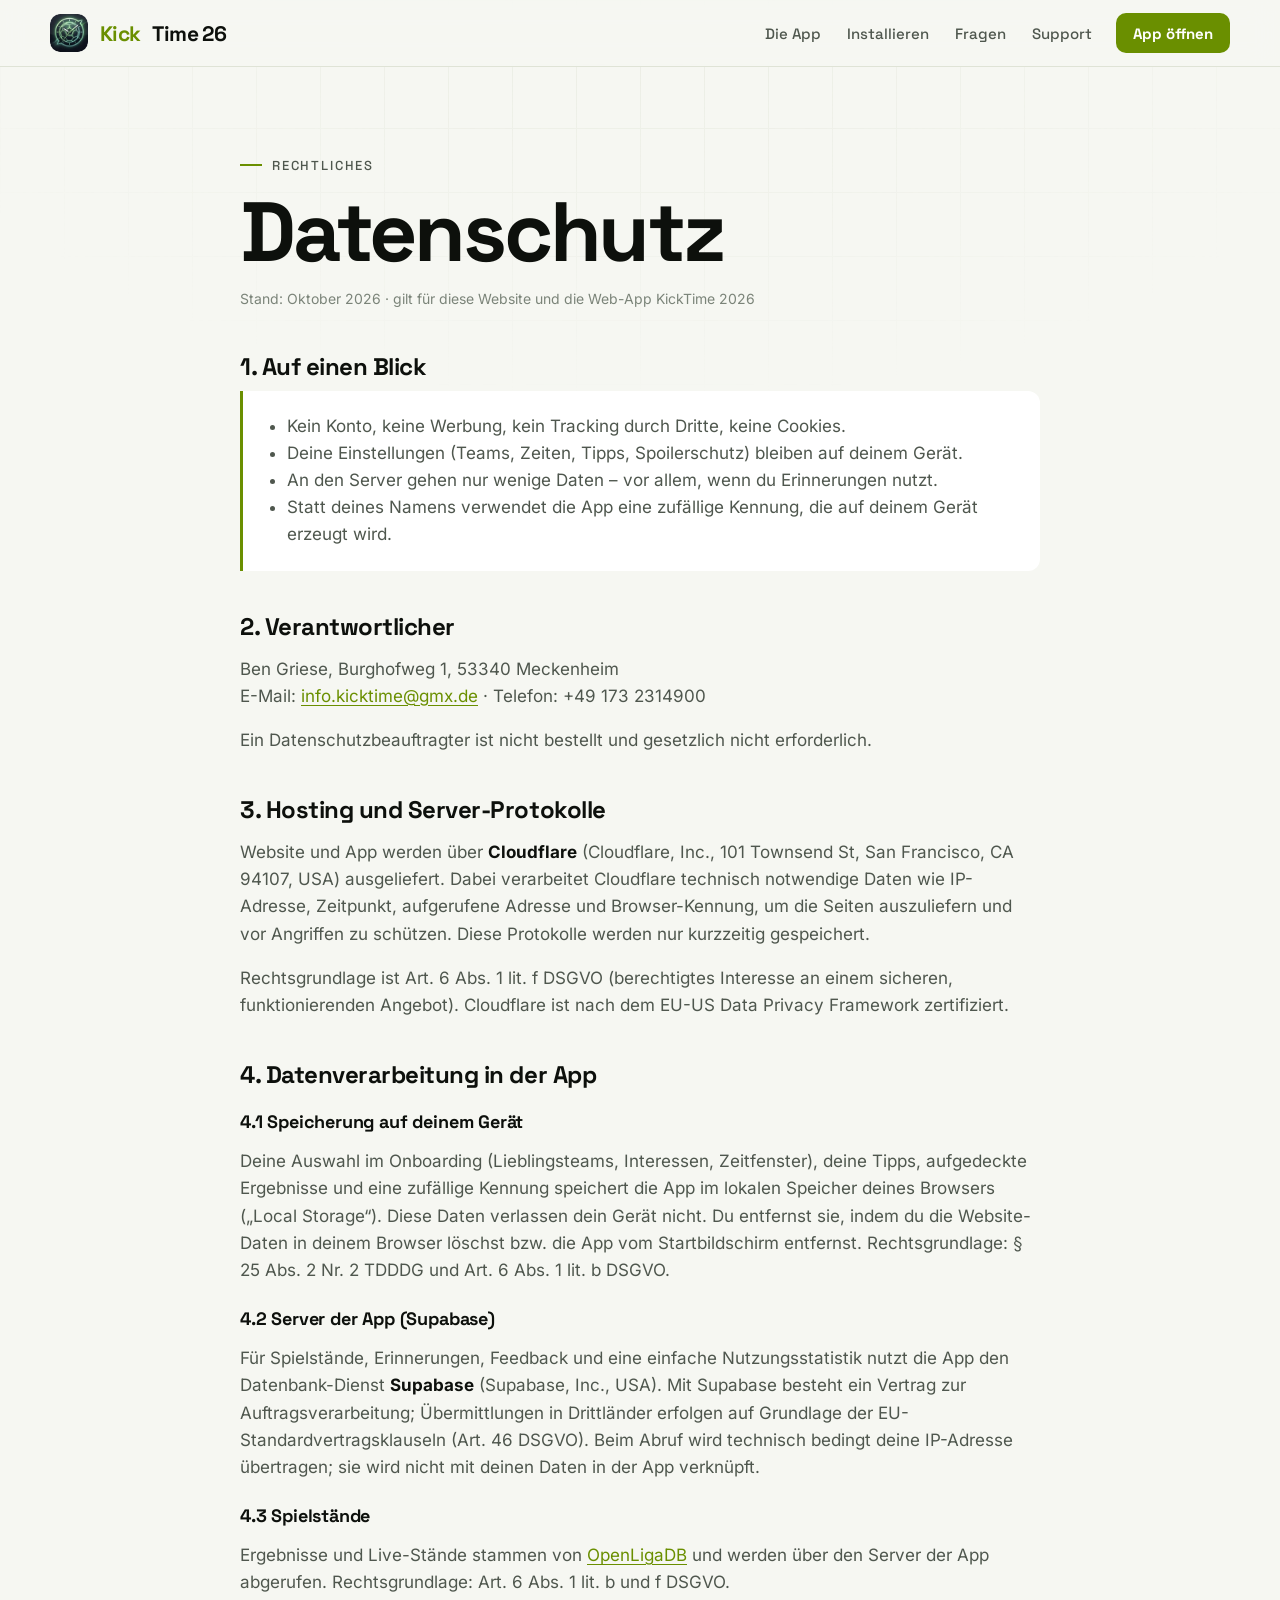
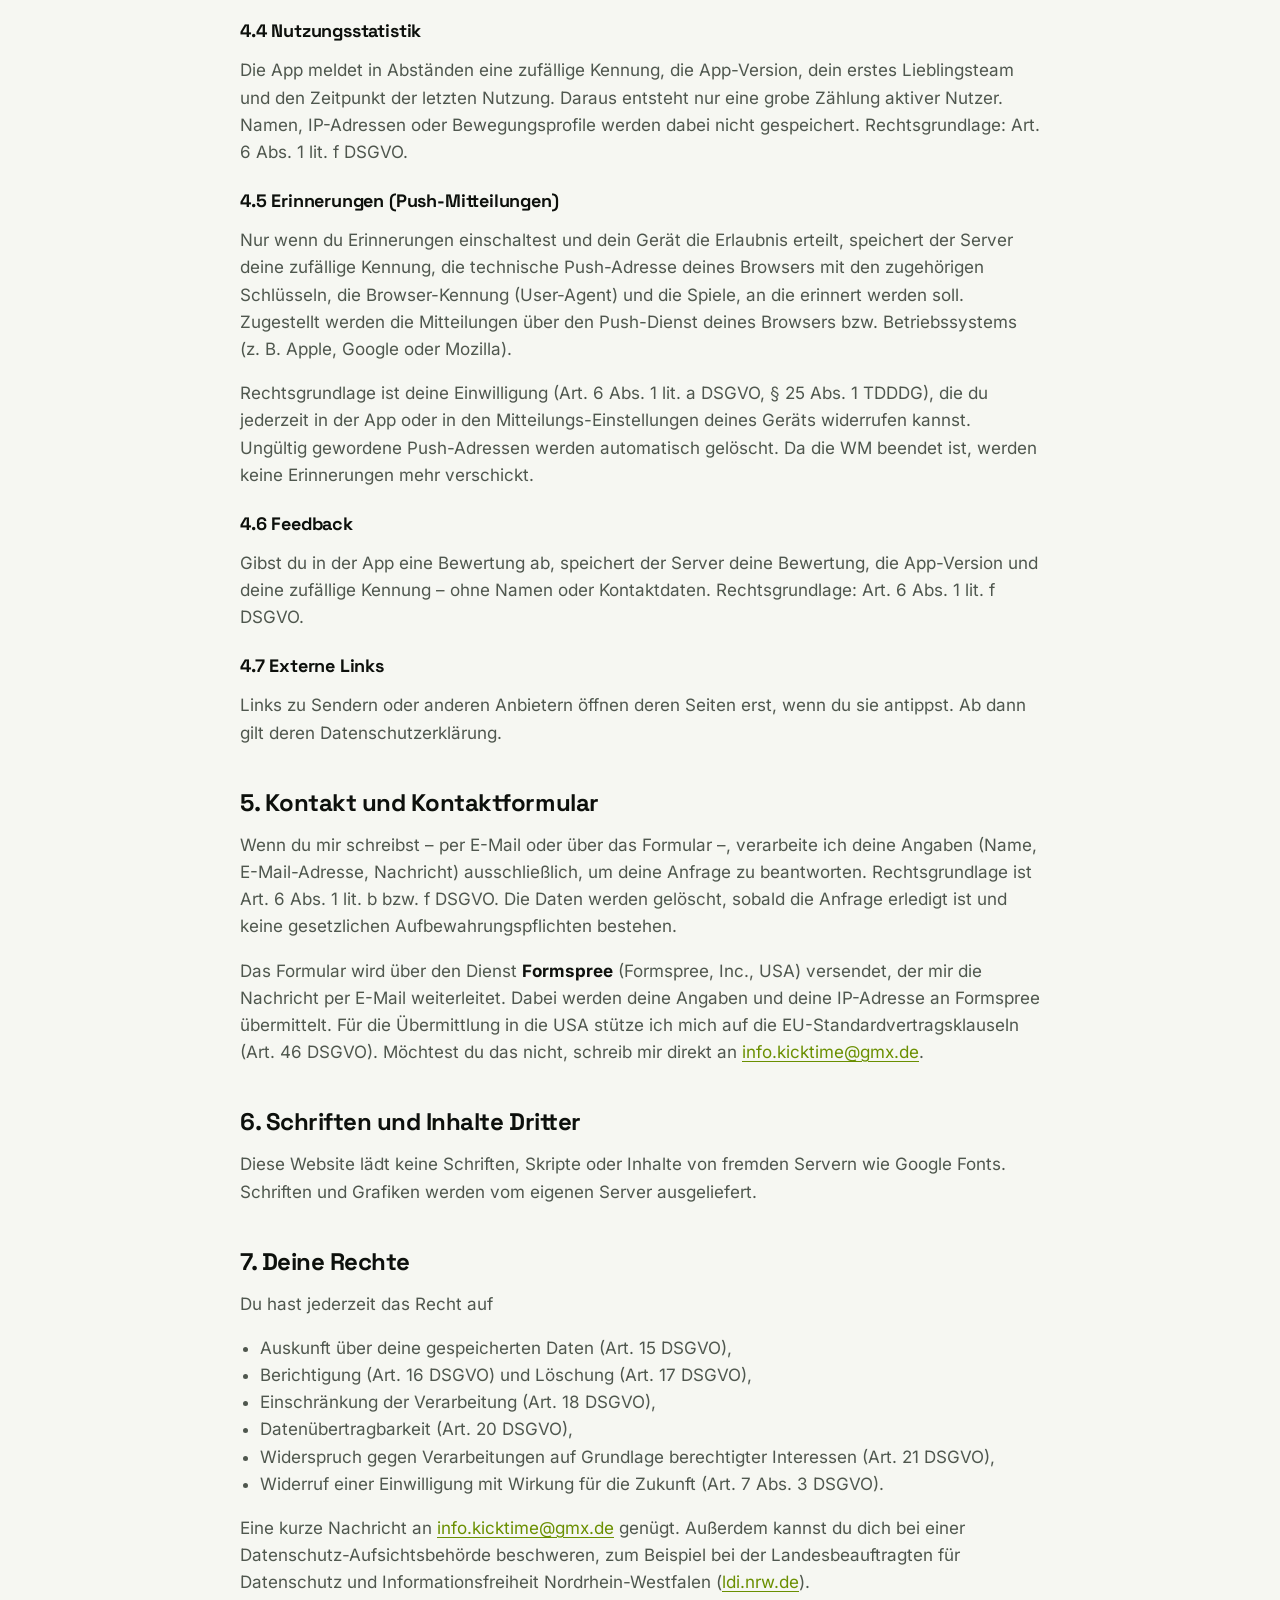
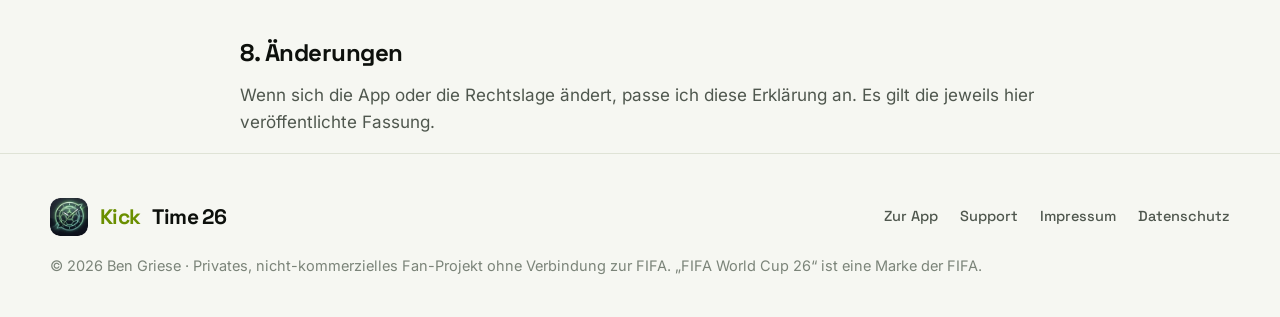
==== datenschutz.html @ 99e89c81 "Neugestaltung der Info- & Supportseite Eigener Look für 2026 (Schwarz/Lime, Space Grotesk, Finaltick" ====
<!doctype html>
<html lang="de" class="no-js">
  <head>
    <meta charset="utf-8" />
    <meta name="viewport" content="width=device-width, initial-scale=1, viewport-fit=cover" />
    <title>Datenschutz · KickTime 2026</title>
    <meta name="description" content="Datenschutzerklärung für die Website und die Web-App KickTime 2026." />
    <meta name="theme-color" content="#060708" />
    <link rel="icon" href="logo.ico" sizes="any" />
    <link rel="icon" href="assets/img/logo-96.webp" type="image/webp" />
    <link rel="apple-touch-icon" href="apple-touch-icon.png" />
    <link rel="preload" href="assets/fonts/space-grotesk-700.woff2" as="font" type="font/woff2" crossorigin />
    <link rel="stylesheet" href="assets/css/style.css" />
    <meta name="robots" content="noindex, follow" />
    <script>
      document.documentElement.classList.replace("no-js", "js");
    </script>
  </head>
  <body>
    <a class="skip" href="#inhalt">Zum Inhalt springen</a>

    <header class="top">
      <div class="wrap top-in">
        <a class="logo" href="./" aria-label="KickTime 2026 – Startseite">
          <img src="assets/img/logo-96.webp" alt="" width="38" height="38" />
          <span>Kick</span>Time&nbsp;26
        </a>
        <button class="burger" type="button" aria-controls="menu" aria-expanded="false">
          <span class="sr-only">Menü</span>
          <svg viewBox="0 0 24 24" fill="none" stroke="currentColor" stroke-width="2" stroke-linecap="round" aria-hidden="true"><path d="M4 8h16M4 16h16" /></svg>
        </button>
        <nav class="menu" id="menu" aria-label="Hauptnavigation">
          <a href="./#app">Die App</a>
          <a href="./#installieren">Installieren</a>
          <a href="./#fragen">Fragen</a>
          <a href="./#support">Support</a>
          <a class="btn btn-lime btn-sm" href="https://app.kicktime2026.de">App öffnen</a>
        </nav>
      </div>
    </header>

    <main id="inhalt" class="doc">
      <div class="wrap doc-in">
        <span class="kicker">Rechtliches</span>
        <h1>Datenschutz</h1>
        <p class="stand">Stand: Oktober 2026 · gilt für diese Website und die Web-App KickTime 2026</p>

        <h2>1. Auf einen Blick</h2>
        <div class="box">
          <ul>
            <li>Kein Konto, keine Werbung, kein Tracking durch Dritte, keine Cookies.</li>
            <li>Deine Einstellungen (Teams, Zeiten, Tipps, Spoilerschutz) bleiben auf deinem Gerät.</li>
            <li>An den Server gehen nur wenige Daten – vor allem, wenn du Erinnerungen nutzt.</li>
            <li>Statt deines Namens verwendet die App eine zufällige Kennung, die auf deinem Gerät erzeugt wird.</li>
          </ul>
        </div>

        <h2>2. Verantwortlicher</h2>
        <p>Ben Griese, Burghofweg 1, 53340 Meckenheim<br />E-Mail: <a href="mailto:info.kicktime@gmx.de">info.kicktime@gmx.de</a> · Telefon: +49 173 2314900</p>
        <p>Ein Datenschutzbeauftragter ist nicht bestellt und gesetzlich nicht erforderlich.</p>

        <h2>3. Hosting und Server-Protokolle</h2>
        <p>Website und App werden über <strong>Cloudflare</strong> (Cloudflare, Inc., 101 Townsend St, San Francisco, CA 94107, USA) ausgeliefert. Dabei verarbeitet Cloudflare technisch notwendige Daten wie IP-Adresse, Zeitpunkt, aufgerufene Adresse und Browser-Kennung, um die Seiten auszuliefern und vor Angriffen zu schützen. Diese Protokolle werden nur kurzzeitig gespeichert.</p>
        <p>Rechtsgrundlage ist Art. 6 Abs. 1 lit. f DSGVO (berechtigtes Interesse an einem sicheren, funktionierenden Angebot). Cloudflare ist nach dem EU-US Data Privacy Framework zertifiziert.</p>

        <h2>4. Datenverarbeitung in der App</h2>

        <h3>4.1 Speicherung auf deinem Gerät</h3>
        <p>Deine Auswahl im Onboarding (Lieblingsteams, Interessen, Zeitfenster), deine Tipps, aufgedeckte Ergebnisse und eine zufällige Kennung speichert die App im lokalen Speicher deines Browsers („Local Storage“). Diese Daten verlassen dein Gerät nicht. Du entfernst sie, indem du die Website-Daten in deinem Browser löschst bzw. die App vom Startbildschirm entfernst. Rechtsgrundlage: § 25 Abs. 2 Nr. 2 TDDDG und Art. 6 Abs. 1 lit. b DSGVO.</p>

        <h3>4.2 Server der App (Supabase)</h3>
        <p>Für Spielstände, Erinnerungen, Feedback und eine einfache Nutzungsstatistik nutzt die App den Datenbank-Dienst <strong>Supabase</strong> (Supabase, Inc., USA). Mit Supabase besteht ein Vertrag zur Auftragsverarbeitung; Übermittlungen in Drittländer erfolgen auf Grundlage der EU-Standardvertragsklauseln (Art. 46 DSGVO). Beim Abruf wird technisch bedingt deine IP-Adresse übertragen; sie wird nicht mit deinen Daten in der App verknüpft.</p>

        <h3>4.3 Spielstände</h3>
        <p>Ergebnisse und Live-Stände stammen von <a href="https://www.openligadb.de" rel="noopener">OpenLigaDB</a> und werden über den Server der App abgerufen. Rechtsgrundlage: Art. 6 Abs. 1 lit. b und f DSGVO.</p>

        <h3>4.4 Nutzungsstatistik</h3>
        <p>Die App meldet in Abständen eine zufällige Kennung, die App-Version, dein erstes Lieblingsteam und den Zeitpunkt der letzten Nutzung. Daraus entsteht nur eine grobe Zählung aktiver Nutzer. Namen, IP-Adressen oder Bewegungsprofile werden dabei nicht gespeichert. Rechtsgrundlage: Art. 6 Abs. 1 lit. f DSGVO.</p>

        <h3>4.5 Erinnerungen (Push-Mitteilungen)</h3>
        <p>Nur wenn du Erinnerungen einschaltest und dein Gerät die Erlaubnis erteilt, speichert der Server deine zufällige Kennung, die technische Push-Adresse deines Browsers mit den zugehörigen Schlüsseln, die Browser-Kennung (User-Agent) und die Spiele, an die erinnert werden soll. Zugestellt werden die Mitteilungen über den Push-Dienst deines Browsers bzw. Betriebssystems (z. B. Apple, Google oder Mozilla).</p>
        <p>Rechtsgrundlage ist deine Einwilligung (Art. 6 Abs. 1 lit. a DSGVO, § 25 Abs. 1 TDDDG), die du jederzeit in der App oder in den Mitteilungs-Einstellungen deines Geräts widerrufen kannst. Ungültig gewordene Push-Adressen werden automatisch gelöscht. Da die WM beendet ist, werden keine Erinnerungen mehr verschickt.</p>

        <h3>4.6 Feedback</h3>
        <p>Gibst du in der App eine Bewertung ab, speichert der Server deine Bewertung, die App-Version und deine zufällige Kennung – ohne Namen oder Kontaktdaten. Rechtsgrundlage: Art. 6 Abs. 1 lit. f DSGVO.</p>

        <h3>4.7 Externe Links</h3>
        <p>Links zu Sendern oder anderen Anbietern öffnen deren Seiten erst, wenn du sie antippst. Ab dann gilt deren Datenschutzerklärung.</p>

        <h2 id="kontakt">5. Kontakt und Kontaktformular</h2>
        <p>Wenn du mir schreibst – per E-Mail oder über das Formular –, verarbeite ich deine Angaben (Name, E-Mail-Adresse, Nachricht) ausschließlich, um deine Anfrage zu beantworten. Rechtsgrundlage ist Art. 6 Abs. 1 lit. b bzw. f DSGVO. Die Daten werden gelöscht, sobald die Anfrage erledigt ist und keine gesetzlichen Aufbewahrungspflichten bestehen.</p>
        <p>Das Formular wird über den Dienst <strong>Formspree</strong> (Formspree, Inc., USA) versendet, der mir die Nachricht per E-Mail weiterleitet. Dabei werden deine Angaben und deine IP-Adresse an Formspree übermittelt. Für die Übermittlung in die USA stütze ich mich auf die EU-Standardvertragsklauseln (Art. 46 DSGVO). Möchtest du das nicht, schreib mir direkt an <a href="mailto:info.kicktime@gmx.de">info.kicktime@gmx.de</a>.</p>

        <h2>6. Schriften und Inhalte Dritter</h2>
        <p>Diese Website lädt keine Schriften, Skripte oder Inhalte von fremden Servern wie Google Fonts. Schriften und Grafiken werden vom eigenen Server ausgeliefert.</p>

        <h2>7. Deine Rechte</h2>
        <p>Du hast jederzeit das Recht auf</p>
        <ul>
          <li>Auskunft über deine gespeicherten Daten (Art. 15 DSGVO),</li>
          <li>Berichtigung (Art. 16 DSGVO) und Löschung (Art. 17 DSGVO),</li>
          <li>Einschränkung der Verarbeitung (Art. 18 DSGVO),</li>
          <li>Datenübertragbarkeit (Art. 20 DSGVO),</li>
          <li>Widerspruch gegen Verarbeitungen auf Grundlage berechtigter Interessen (Art. 21 DSGVO),</li>
          <li>Widerruf einer Einwilligung mit Wirkung für die Zukunft (Art. 7 Abs. 3 DSGVO).</li>
        </ul>
        <p>Eine kurze Nachricht an <a href="mailto:info.kicktime@gmx.de">info.kicktime@gmx.de</a> genügt. Außerdem kannst du dich bei einer Datenschutz-Aufsichtsbehörde beschweren, zum Beispiel bei der Landesbeauftragten für Datenschutz und Informationsfreiheit Nordrhein-Westfalen (<a href="https://www.ldi.nrw.de" rel="noopener">ldi.nrw.de</a>).</p>

        <h2>8. Änderungen</h2>
        <p>Wenn sich die App oder die Rechtslage ändert, passe ich diese Erklärung an. Es gilt die jeweils hier veröffentlichte Fassung.</p>
      </div>
    </main>

    <footer class="foot">
      <div class="wrap">
        <div class="foot-in">
          <a class="logo" href="./" aria-label="KickTime 2026 – Startseite">
            <img src="assets/img/logo-96.webp" alt="" width="38" height="38" />
            <span>Kick</span>Time&nbsp;26
          </a>
          <nav aria-label="Rechtliches">
            <a href="https://app.kicktime2026.de">Zur App</a>
            <a href="./#support">Support</a>
            <a href="impressum.html">Impressum</a>
            <a href="datenschutz.html">Datenschutz</a>
          </nav>
        </div>
        <p>© <span data-year>2026</span> Ben Griese · Privates, nicht-kommerzielles Fan-Projekt ohne Verbindung zur FIFA. „FIFA World Cup 26“ ist eine Marke der FIFA.</p>
      </div>
    </footer>

    <script src="assets/js/main.js" defer></script>
  </body>
</html>
---- assets/css/style.css ----
/* ==========================================================================
   KickTime 2026 – Info- & Supportseite zur WM 2026
   Neonschwarz mit Limetten-Akzent – wie die WM-App.
   ========================================================================== */

@font-face {
  font-family: "Space Grotesk";
  font-weight: 500;
  font-display: swap;
  src: url("../fonts/space-grotesk-500.woff2") format("woff2");
}
@font-face {
  font-family: "Space Grotesk";
  font-weight: 700;
  font-display: swap;
  src: url("../fonts/space-grotesk-700.woff2") format("woff2");
}
@font-face {
  font-family: "Inter";
  font-weight: 100 900;
  font-display: swap;
  src: url("../fonts/inter-latin-wght.woff2") format("woff2-variations");
}

:root {
  --bg: #060708;
  --bg-2: #0c0e10;
  --panel: #111417;
  --panel-2: #171b1f;
  --line: #23292e;
  --line-2: #323a40;
  --text: #f2f4f1;
  --muted: #9aa39c;
  --faint: #6b746d;
  --lime: #d4ff3a;
  --lime-ink: #101400;
  --lime-soft: rgba(212, 255, 58, 0.1);
  --green: #39e07c;
  --red: #ff5b4c;
  --radius: 12px;
  --head: "Space Grotesk", "Inter", system-ui, sans-serif;
  --sans: "Inter", system-ui, -apple-system, "Segoe UI", Roboto, sans-serif;
  color-scheme: dark;
}

@media (prefers-color-scheme: light) {
  :root {
    --bg: #f6f7f2;
    --bg-2: #eceee6;
    --panel: #ffffff;
    --panel-2: #f3f5ee;
    --line: #dfe3d6;
    --line-2: #c9cfbf;
    --text: #0d100c;
    --muted: #4f574e;
    --faint: #7b8479;
    --lime: #6a8f00;
    --lime-ink: #ffffff;
    --lime-soft: rgba(106, 143, 0, 0.1);
    --green: #12884a;
    color-scheme: light;
  }
}

*,
*::before,
*::after {
  box-sizing: border-box;
}
html {
  scroll-behavior: smooth;
  scroll-padding-top: 80px;
  -webkit-text-size-adjust: 100%;
}
body {
  margin: 0;
  background: var(--bg);
  color: var(--text);
  font: 400 17px/1.6 var(--sans);
  -webkit-font-smoothing: antialiased;
  overflow-x: hidden;
}
/* feines Raster wie ein Spielfeld-Plan */
body::before {
  content: "";
  position: fixed;
  inset: 0;
  z-index: -1;
  pointer-events: none;
  background-image:
    linear-gradient(var(--line) 1px, transparent 1px),
    linear-gradient(90deg, var(--line) 1px, transparent 1px);
  background-size: 64px 64px;
  mask-image: radial-gradient(ellipse 80% 60% at 50% 0%, #000 10%, transparent 75%);
  opacity: 0.45;
}
img {
  max-width: 100%;
  display: block;
}
a {
  color: var(--lime);
  text-underline-offset: 3px;
}
:focus-visible {
  outline: 2px solid var(--lime);
  outline-offset: 3px;
}
.wrap {
  width: min(1180px, 100% - 32px);
  margin-inline: auto;
}
.sr-only {
  position: absolute;
  width: 1px;
  height: 1px;
  overflow: hidden;
  clip: rect(0 0 0 0);
  white-space: nowrap;
}
.skip {
  position: absolute;
  left: 16px;
  top: -60px;
  z-index: 100;
  padding: 10px 16px;
  background: var(--lime);
  color: var(--lime-ink);
  font-weight: 700;
  text-decoration: none;
}
.skip:focus {
  top: 12px;
}

h1,
h2,
h3 {
  margin: 0;
  font-family: var(--head);
  font-weight: 700;
  letter-spacing: -0.035em;
  line-height: 1;
}
.kicker {
  display: inline-flex;
  align-items: center;
  gap: 10px;
  font: 500 13px/1 var(--head);
  letter-spacing: 0.14em;
  text-transform: uppercase;
  color: var(--muted);
}
.kicker::before {
  content: "";
  width: 22px;
  height: 2px;
  background: var(--lime);
}
.hl {
  color: var(--lime);
}
.mark {
  background: linear-gradient(transparent 62%, var(--lime-soft) 62%);
}

/* ---------- Knöpfe ---------- */
.btn {
  display: inline-flex;
  align-items: center;
  justify-content: center;
  gap: 10px;
  min-height: 52px;
  padding: 0 24px;
  border-radius: 10px;
  border: 1px solid transparent;
  font: 700 16px/1 var(--head);
  letter-spacing: -0.01em;
  text-decoration: none;
  cursor: pointer;
  transition:
    transform 0.15s ease,
    background-color 0.2s,
    border-color 0.2s,
    color 0.2s;
}
.btn:active {
  transform: translateY(1px);
}
.btn svg {
  width: 18px;
  height: 18px;
}
.btn-lime {
  background: var(--lime);
  color: var(--lime-ink);
}
.btn-lime:hover {
  background: color-mix(in srgb, var(--lime) 88%, #fff);
}
.btn-line {
  border-color: var(--line-2);
  color: var(--text);
  background: transparent;
}
.btn-line:hover {
  border-color: var(--text);
}
.btn-sm {
  min-height: 40px;
  padding: 0 16px;
  font-size: 15px;
}

/* ---------- Kopf ---------- */
.top {
  position: sticky;
  top: 0;
  z-index: 50;
  background: color-mix(in srgb, var(--bg) 85%, transparent);
  backdrop-filter: blur(14px);
  -webkit-backdrop-filter: blur(14px);
  border-bottom: 1px solid var(--line);
}
.top-in {
  display: flex;
  align-items: center;
  justify-content: space-between;
  height: 66px;
  gap: 16px;
}
.logo {
  display: inline-flex;
  align-items: center;
  gap: 12px;
  color: var(--text);
  text-decoration: none;
  font: 700 21px/1 var(--head);
  letter-spacing: -0.03em;
}
.logo img {
  width: 38px;
  height: 38px;
  border-radius: 10px;
}
.logo span {
  color: var(--lime);
}
.menu {
  display: flex;
  align-items: center;
  gap: 2px;
}
.menu a:not(.btn) {
  padding: 8px 12px;
  color: var(--muted);
  font: 500 15px/1 var(--head);
  text-decoration: none;
  border-radius: 8px;
}
.menu a:not(.btn):hover {
  color: var(--text);
  background: var(--panel);
}
.menu .btn {
  margin-left: 10px;
}
.burger {
  display: none;
}
@media (max-width: 860px) {
  .burger {
    display: inline-grid;
    place-items: center;
    width: 44px;
    height: 44px;
    border-radius: 10px;
    border: 1px solid var(--line-2);
    background: transparent;
    color: var(--text);
    cursor: pointer;
  }
  .burger svg {
    width: 22px;
    height: 22px;
  }
  .menu {
    position: absolute;
    top: 66px;
    left: 0;
    right: 0;
    display: none;
    flex-direction: column;
    align-items: stretch;
    padding: 10px 16px 18px;
    background: var(--bg);
    border-bottom: 1px solid var(--line);
  }
  .menu.open {
    display: flex;
  }
  .menu a:not(.btn) {
    padding: 15px 8px;
    font-size: 18px;
    border-bottom: 1px solid var(--line);
    border-radius: 0;
  }
  .menu .btn {
    margin: 14px 0 0;
  }
}

/* ---------- Hero ---------- */
.hero {
  padding: clamp(44px, 8vw, 96px) 0 clamp(40px, 6vw, 72px);
}
.hero-in {
  display: grid;
  grid-template-columns: 1.15fr 0.85fr;
  gap: 56px;
  align-items: center;
}
.status {
  display: inline-flex;
  align-items: center;
  gap: 10px;
  padding: 8px 14px 8px 10px;
  border: 1px solid var(--line-2);
  border-radius: 999px;
  font: 500 14px/1 var(--head);
  color: var(--muted);
}
.status b {
  padding: 4px 8px;
  border-radius: 999px;
  background: var(--lime);
  color: var(--lime-ink);
  font-size: 12px;
  letter-spacing: 0.04em;
  text-transform: uppercase;
}
.hero h1 {
  margin: 22px 0 22px;
  font-size: clamp(54px, 9vw, 116px);
  line-height: 0.9;
}
.hero p.intro {
  margin: 0;
  max-width: 33em;
  color: var(--muted);
  font-size: clamp(17px, 2vw, 19px);
}
.hero-cta {
  display: flex;
  flex-wrap: wrap;
  gap: 12px;
  margin-top: 30px;
}

/* Final-Ticket */
.ticket {
  position: relative;
  border-radius: 18px;
  background: var(--panel);
  border: 1px solid var(--line-2);
  overflow: hidden;
  transform: rotate(2deg);
  box-shadow: 0 40px 90px -30px rgba(0, 0, 0, 0.7);
}
.ticket::after {
  /* Leuchten in Limette */
  content: "";
  position: absolute;
  inset: auto -30% -60% -30%;
  height: 80%;
  background: radial-gradient(closest-side, var(--lime-soft), transparent);
  pointer-events: none;
}
.ticket-top {
  display: flex;
  justify-content: space-between;
  align-items: center;
  padding: 18px 22px;
  background: var(--lime);
  color: var(--lime-ink);
  font: 700 13px/1 var(--head);
  letter-spacing: 0.14em;
  text-transform: uppercase;
}
.ticket-body {
  padding: 26px 22px 22px;
}
.ticket-body .stage {
  font: 700 clamp(40px, 5vw, 56px) / 0.95 var(--head);
  letter-spacing: -0.04em;
}
.ticket-meta {
  display: grid;
  grid-template-columns: 1fr 1fr;
  gap: 16px;
  margin-top: 22px;
}
.ticket-meta small {
  display: block;
  color: var(--faint);
  font: 500 11.5px/1.2 var(--head);
  letter-spacing: 0.12em;
  text-transform: uppercase;
}
.ticket-meta strong {
  font: 700 17px/1.3 var(--head);
}
.ticket-cut {
  position: relative;
  height: 1px;
  margin: 0 22px;
  border-top: 2px dashed var(--line-2);
}
.ticket-cut::before,
.ticket-cut::after {
  content: "";
  position: absolute;
  top: -13px;
  width: 24px;
  height: 24px;
  border-radius: 50%;
  background: var(--bg);
}
.ticket-cut::before {
  left: -34px;
}
.ticket-cut::after {
  right: -34px;
}
.ticket-foot {
  display: flex;
  justify-content: space-between;
  align-items: center;
  gap: 12px;
  padding: 18px 22px 22px;
  color: var(--muted);
  font-size: 14px;
}
.barcode {
  height: 34px;
  width: 120px;
  background: repeating-linear-gradient(
    90deg,
    var(--text) 0 2px,
    transparent 2px 4px,
    var(--text) 4px 5px,
    transparent 5px 8px
  );
  opacity: 0.8;
}
@media (max-width: 900px) {
  .hero-in {
    grid-template-columns: 1fr;
    gap: 44px;
  }
  .ticket {
    max-width: 440px;
    transform: rotate(1.5deg);
  }
}

/* ---------- Zahlen ---------- */
.stats {
  display: grid;
  grid-template-columns: repeat(4, 1fr);
  border-top: 1px solid var(--line);
  border-bottom: 1px solid var(--line);
}
.stat {
  padding: 30px 22px;
  border-right: 1px solid var(--line);
}
.stat:last-child {
  border-right: 0;
}
.stat b {
  display: block;
  font: 700 clamp(44px, 6vw, 72px) / 0.9 var(--head);
  letter-spacing: -0.05em;
}
.stat span {
  color: var(--muted);
  font-size: 15px;
}
@media (max-width: 700px) {
  .stats {
    grid-template-columns: 1fr 1fr;
  }
  .stat:nth-child(2) {
    border-right: 0;
  }
  .stat:nth-child(-n + 2) {
    border-bottom: 1px solid var(--line);
  }
}

/* ---------- Laufband ---------- */
.ticker {
  overflow: hidden;
  border-bottom: 1px solid var(--line);
  padding: 18px 0;
  -webkit-mask-image: linear-gradient(90deg, transparent, #000 8%, #000 92%, transparent);
  mask-image: linear-gradient(90deg, transparent, #000 8%, #000 92%, transparent);
}
.ticker-row {
  display: flex;
  width: max-content;
  gap: 40px;
  animation: ticker 60s linear infinite;
  font: 700 22px/1 var(--head);
  letter-spacing: -0.02em;
  color: var(--faint);
  white-space: nowrap;
}
.ticker-row span::after {
  content: "✦";
  margin-left: 40px;
  color: var(--lime);
  font-size: 14px;
  vertical-align: middle;
}
@keyframes ticker {
  to {
    transform: translateX(-50%);
  }
}

/* ---------- Abschnitte ---------- */
section {
  padding: clamp(64px, 9vw, 112px) 0;
}
.head {
  display: grid;
  grid-template-columns: 1fr 1fr;
  gap: 24px 48px;
  align-items: end;
  margin-bottom: 44px;
}
.head h2 {
  margin-top: 14px;
  font-size: clamp(38px, 5.6vw, 64px);
}
.head p {
  margin: 0;
  color: var(--muted);
  font-size: 18px;
}
@media (max-width: 800px) {
  .head {
    grid-template-columns: 1fr;
  }
}

/* Kachel-Raster (Bento) */
.bento {
  display: grid;
  grid-template-columns: repeat(6, 1fr);
  gap: 14px;
}
.tile {
  grid-column: span 2;
  position: relative;
  padding: 26px;
  border-radius: var(--radius);
  border: 1px solid var(--line);
  background: var(--panel);
  overflow: hidden;
  transition: border-color 0.2s;
}
.tile:hover {
  border-color: var(--line-2);
}
.tile.wide {
  grid-column: span 4;
}
.tile.half {
  grid-column: span 3;
}
.tile .num {
  font: 700 13px/1 var(--head);
  color: var(--faint);
  letter-spacing: 0.1em;
}
.tile h3 {
  margin: 34px 0 10px;
  font-size: 24px;
  letter-spacing: -0.03em;
}
.tile p {
  margin: 0;
  color: var(--muted);
  font-size: 15.5px;
}
.tile.accent {
  background: var(--lime);
  border-color: var(--lime);
  color: var(--lime-ink);
}
.tile.accent p,
.tile.accent .num {
  color: color-mix(in srgb, var(--lime-ink) 75%, transparent);
}
.tile .big {
  position: absolute;
  top: -22px;
  right: -8px;
  font: 700 130px/1 var(--head);
  letter-spacing: -0.06em;
  opacity: 0.08;
  pointer-events: none;
}
/* Mini-Ampel in der Perfect-Match-Kachel */
.lights {
  display: flex;
  gap: 8px;
  margin-top: 22px;
}
.lights i {
  display: inline-flex;
  align-items: center;
  gap: 8px;
  padding: 7px 12px;
  border-radius: 999px;
  background: rgba(255, 255, 255, 0.92);
  font: 600 13px/1 var(--sans);
  font-style: normal;
}
.lights i::before {
  content: "";
  width: 9px;
  height: 9px;
  border-radius: 50%;
  background: currentColor;
}
.lights .g {
  color: #0b6b2f;
}
.lights .y {
  color: #7a5a00;
}
section.flush {
  padding-top: 0;
}

@media (max-width: 900px) {
  .bento {
    grid-template-columns: 1fr 1fr;
  }
  .tile,
  .tile.half {
    grid-column: span 1;
  }
  .tile.wide {
    grid-column: span 2;
  }
}
@media (max-width: 580px) {
  .bento {
    grid-template-columns: 1fr;
  }
  .tile,
  .tile.half,
  .tile.wide {
    grid-column: span 1;
  }
}

/* Weiter zur EM 2028 */
.next {
  display: grid;
  grid-template-columns: 1.2fr 0.8fr;
  gap: 28px;
  align-items: center;
  padding: clamp(28px, 5vw, 56px);
  border-radius: 20px;
  border: 1px solid var(--line-2);
  background:
    radial-gradient(70% 140% at 100% 0%, rgba(62, 229, 140, 0.16), transparent 60%),
    var(--panel);
}
.next h2 {
  font-size: clamp(34px, 4.8vw, 54px);
  margin: 14px 0 14px;
}
.next p {
  margin: 0;
  color: var(--muted);
}
.next ul {
  margin: 0;
  padding: 0;
  list-style: none;
  display: grid;
  gap: 10px;
}
.next li {
  display: flex;
  gap: 12px;
  align-items: baseline;
  padding: 12px 14px;
  border-radius: 10px;
  background: var(--panel-2);
  border: 1px solid var(--line);
  font-size: 15.5px;
}
.next li::before {
  content: "→";
  color: var(--green);
  font-weight: 700;
}
@media (max-width: 800px) {
  .next {
    grid-template-columns: 1fr;
  }
}

/* Installieren */
.how {
  display: grid;
  grid-template-columns: 1fr 1fr;
  gap: 14px;
}
.how article {
  padding: 28px;
  border-radius: var(--radius);
  border: 1px solid var(--line);
  background: var(--panel);
}
.how h3 {
  display: flex;
  align-items: center;
  gap: 12px;
  font-size: 26px;
  margin-bottom: 14px;
}
.how h3 svg {
  width: 26px;
  height: 26px;
  color: var(--lime);
}
.how ol {
  margin: 0;
  padding: 0;
  list-style: none;
  counter-reset: s;
}
.how li {
  counter-increment: s;
  position: relative;
  padding: 12px 0 12px 46px;
  border-top: 1px solid var(--line);
  color: var(--muted);
}
.how li::before {
  content: counter(s, decimal-leading-zero);
  position: absolute;
  left: 0;
  top: 13px;
  font: 700 18px/1 var(--head);
  color: var(--lime);
}
.how li strong {
  color: var(--text);
}
@media (max-width: 760px) {
  .how {
    grid-template-columns: 1fr;
  }
}

/* FAQ */
.qa {
  border-top: 1px solid var(--line);
}
.qa details {
  border-bottom: 1px solid var(--line);
}
.qa summary {
  display: flex;
  justify-content: space-between;
  align-items: center;
  gap: 18px;
  padding: 22px 0;
  cursor: pointer;
  list-style: none;
  font: 700 clamp(18px, 2.2vw, 21px) / 1.3 var(--head);
  letter-spacing: -0.02em;
}
.qa summary::-webkit-details-marker {
  display: none;
}
.qa summary::after {
  content: "+";
  flex: none;
  display: grid;
  place-items: center;
  width: 34px;
  height: 34px;
  border-radius: 8px;
  border: 1px solid var(--line-2);
  font: 500 22px/1 var(--head);
  color: var(--lime);
  transition: transform 0.2s;
}
.qa details[open] summary::after {
  transform: rotate(45deg);
}
.qa .a {
  padding: 0 0 22px;
  max-width: 760px;
  color: var(--muted);
}
.qa .a p {
  margin: 0 0 10px;
}

/* Support */
.help {
  display: grid;
  grid-template-columns: 0.8fr 1.2fr;
  gap: 18px;
  align-items: start;
}
.channels {
  display: grid;
  gap: 10px;
}
.channel {
  display: block;
  padding: 20px 22px;
  border-radius: var(--radius);
  border: 1px solid var(--line);
  background: var(--panel);
  color: var(--text);
  text-decoration: none;
}
a.channel:hover {
  border-color: var(--lime);
}
.channel small {
  display: block;
  color: var(--faint);
  font: 500 12px/1.2 var(--head);
  letter-spacing: 0.12em;
  text-transform: uppercase;
  margin-bottom: 6px;
}
.channel strong {
  font: 700 18px/1.3 var(--head);
  word-break: break-word;
}
.form {
  padding: 28px;
  border-radius: var(--radius);
  border: 1px solid var(--line);
  background: var(--panel);
}
.form .two {
  display: grid;
  grid-template-columns: 1fr 1fr;
  gap: 12px;
}
.field {
  display: grid;
  gap: 7px;
  margin-bottom: 14px;
}
.field label {
  font: 500 13px/1.2 var(--head);
  letter-spacing: 0.08em;
  text-transform: uppercase;
  color: var(--muted);
}
.field input,
.field textarea {
  width: 100%;
  min-height: 50px;
  padding: 12px 14px;
  border-radius: 8px;
  border: 1px solid var(--line-2);
  background: var(--bg);
  color: var(--text);
  font: 16px/1.5 var(--sans);
}
.field textarea {
  min-height: 150px;
  resize: vertical;
}
.field input:focus,
.field textarea:focus {
  outline: none;
  border-color: var(--lime);
  box-shadow: 0 0 0 3px var(--lime-soft);
}
.agree {
  display: flex;
  gap: 12px;
  margin: 6px 0 18px;
  color: var(--muted);
  font-size: 14px;
}
.agree input {
  flex: none;
  width: 20px;
  height: 20px;
  margin-top: 2px;
  accent-color: var(--lime);
}
.form .btn {
  width: 100%;
}
.form-status {
  margin: 12px 0 0;
  min-height: 1.5em;
  font-size: 15px;
}
.form-status.ok {
  color: var(--green);
}
.form-status.err {
  color: var(--red);
}
.hp {
  position: absolute;
  left: -10000px;
}
@media (max-width: 860px) {
  .help {
    grid-template-columns: 1fr;
  }
}
@media (max-width: 520px) {
  .form {
    padding: 20px;
  }
  .form .two {
    grid-template-columns: 1fr;
    gap: 0;
  }
}

/* ---------- Rechtstexte ---------- */
.doc {
  padding-top: clamp(40px, 7vw, 80px);
}
.doc-in {
  max-width: 800px;
}
.doc h1 {
  margin: 16px 0 14px;
  font-size: clamp(48px, 8vw, 84px);
}
.doc .stand {
  margin: 0 0 40px;
  color: var(--faint);
  font-size: 14px;
}
.doc h2 {
  margin: 44px 0 12px;
  font-size: 24px;
  letter-spacing: -0.02em;
}
.doc h3 {
  margin: 26px 0 8px;
  font-size: 18px;
  letter-spacing: -0.01em;
}
.doc p,
.doc li {
  color: var(--muted);
}
.doc strong {
  color: var(--text);
}
.doc ul {
  padding-left: 20px;
}
.doc .box {
  padding: 22px 24px;
  border-left: 3px solid var(--lime);
  background: var(--panel);
  border-radius: 0 var(--radius) var(--radius) 0;
}
.doc .box p,
.doc .box ul {
  margin: 0;
}

/* ---------- Fuß ---------- */
.foot {
  border-top: 1px solid var(--line);
  padding: 44px 0 calc(40px + env(safe-area-inset-bottom));
  color: var(--faint);
  font-size: 14.5px;
}
.foot-in {
  display: flex;
  justify-content: space-between;
  align-items: center;
  flex-wrap: wrap;
  gap: 22px;
}
.foot nav {
  display: flex;
  flex-wrap: wrap;
  gap: 8px 22px;
}
.foot nav a {
  color: var(--muted);
  text-decoration: none;
  font-family: var(--head);
}
.foot nav a:hover {
  color: var(--lime);
}
.foot p {
  margin: 18px 0 0;
}

/* ---------- Bewegung ---------- */
.js .up {
  opacity: 0;
  transform: translateY(16px);
  transition:
    opacity 0.6s ease,
    transform 0.6s ease;
}
.js .up.in {
  opacity: 1;
  transform: none;
}
@media (prefers-reduced-motion: reduce) {
  html {
    scroll-behavior: auto;
  }
  .ticker-row {
    animation: none;
  }
  .js .up {
    opacity: 1;
    transform: none;
    transition: none;
  }
  .ticket {
    transform: none;
  }
}
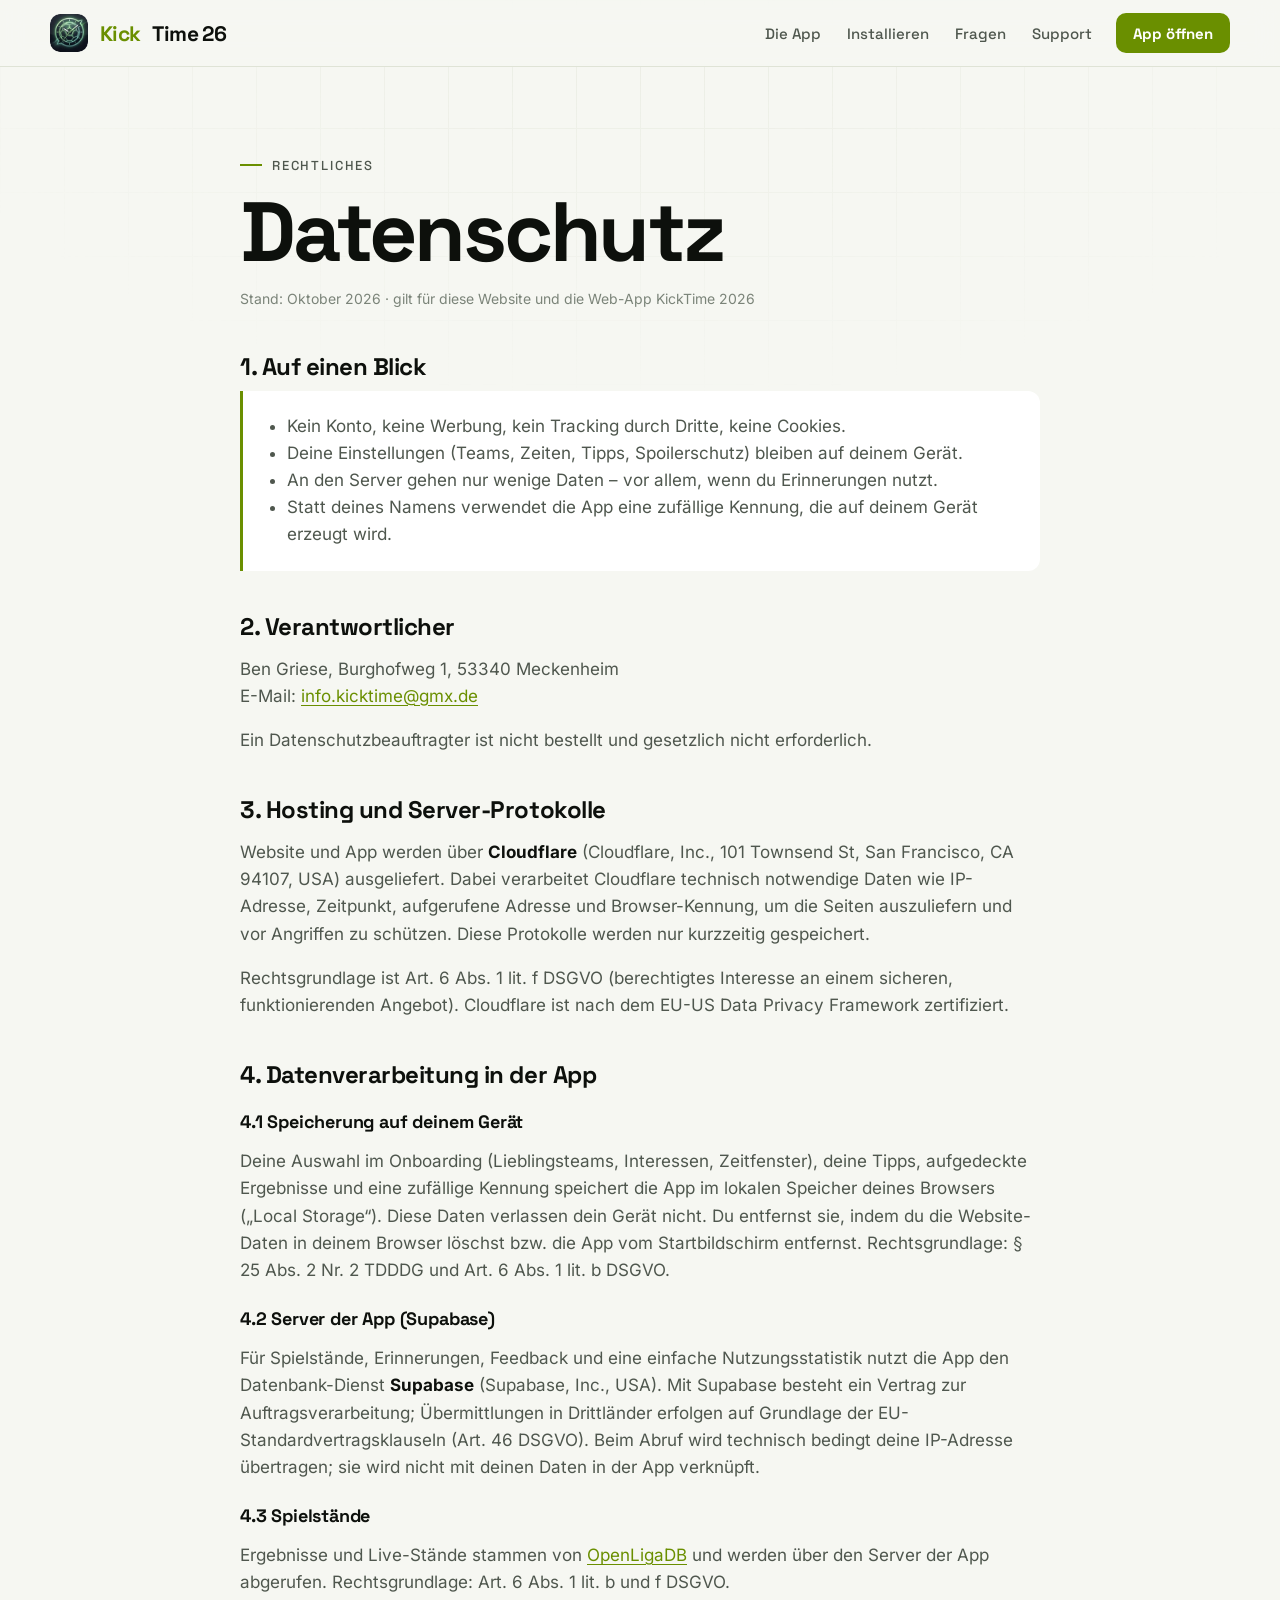
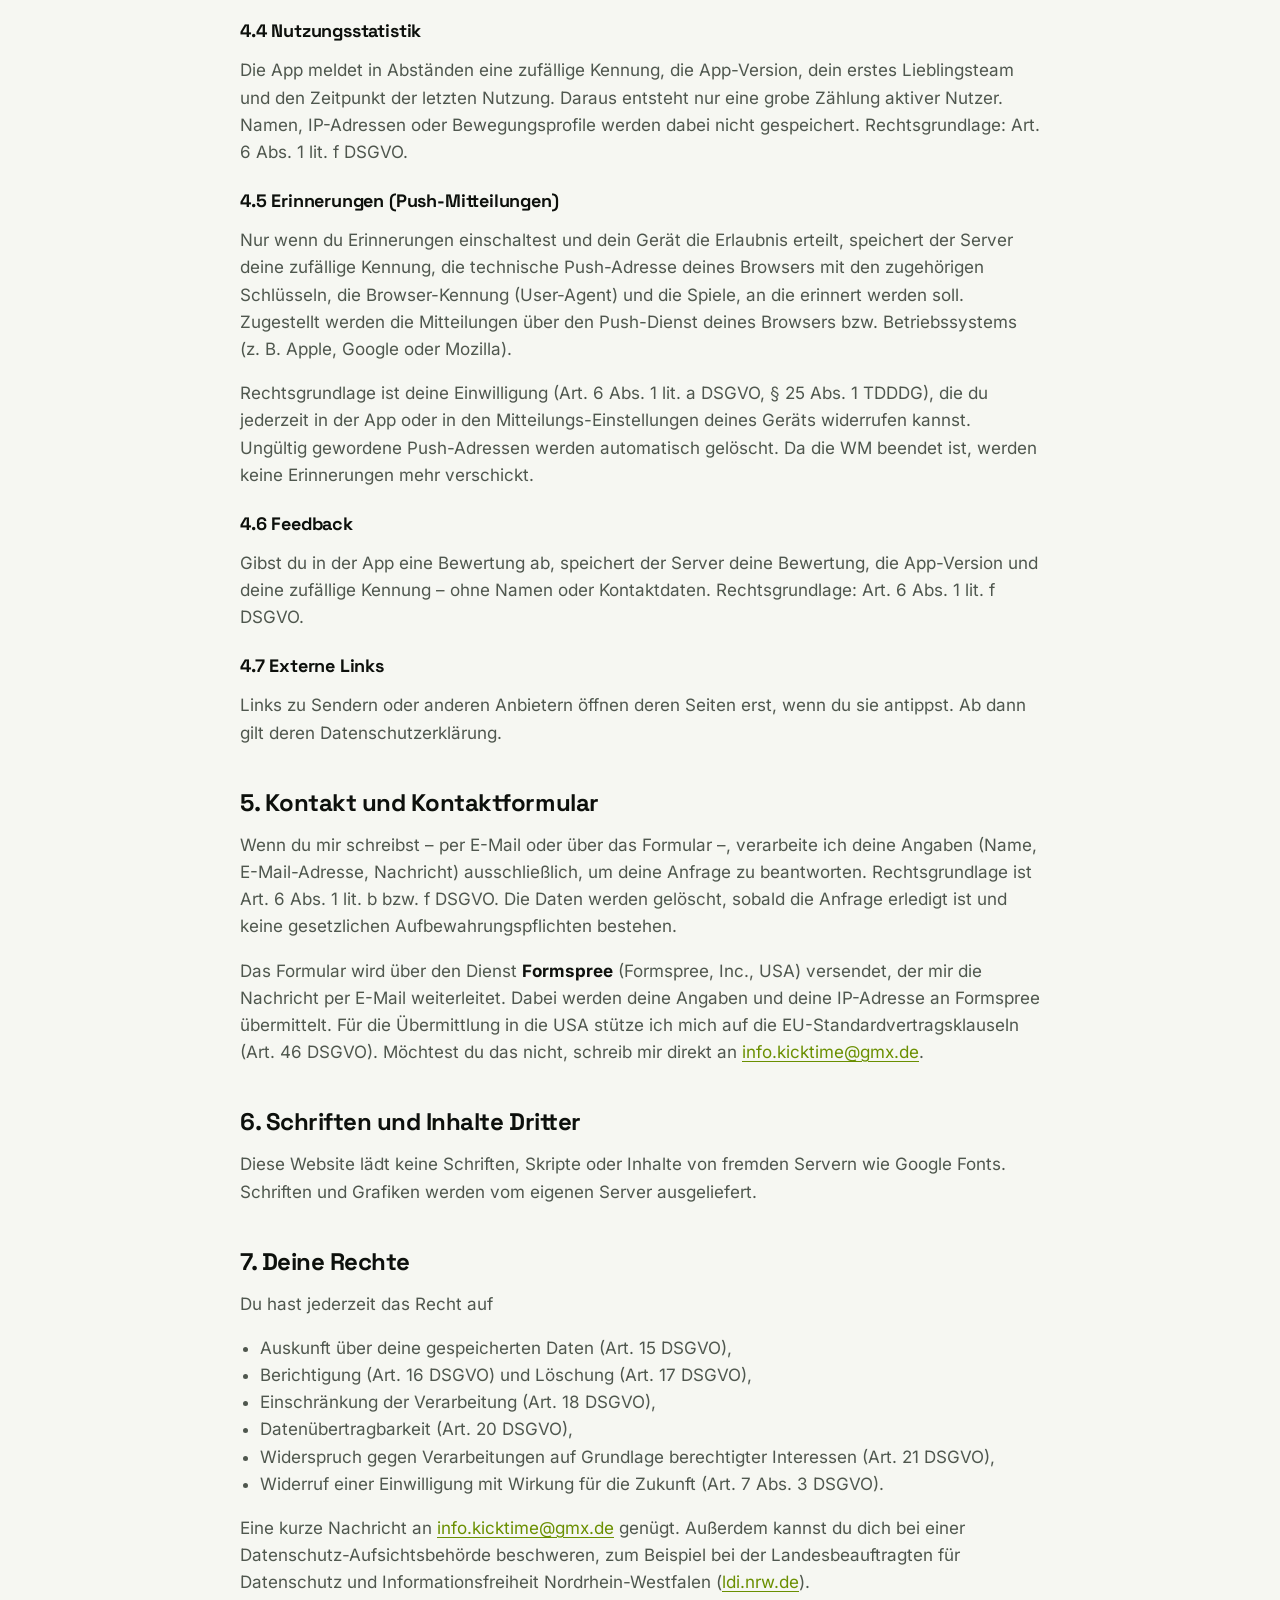
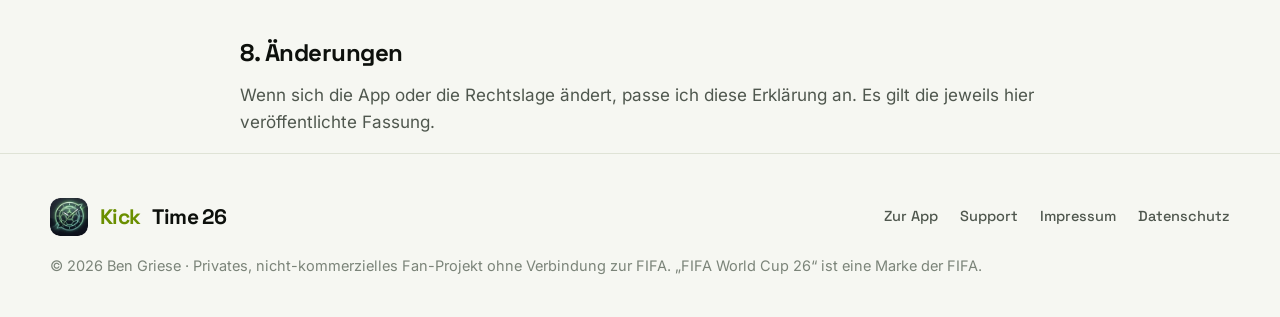
==== commit db5f23d4: "Impressum/Datenschutz: Telefonnummer entfernt, Kontaktformular verlinkt Für die schnelle Kontaktaufn" ====
--- a/datenschutz.html
+++ b/datenschutz.html
@@ -56,7 +56,7 @@
         </div>
 
         <h2>2. Verantwortlicher</h2>
-        <p>Ben Griese, Burghofweg 1, 53340 Meckenheim<br />E-Mail: <a href="mailto:info.kicktime@gmx.de">info.kicktime@gmx.de</a> · Telefon: +49 173 2314900</p>
+        <p>Ben Griese, Burghofweg 1, 53340 Meckenheim<br />E-Mail: <a href="mailto:info.kicktime@gmx.de">info.kicktime@gmx.de</a></p>
         <p>Ein Datenschutzbeauftragter ist nicht bestellt und gesetzlich nicht erforderlich.</p>
 
         <h2>3. Hosting und Server-Protokolle</h2>
